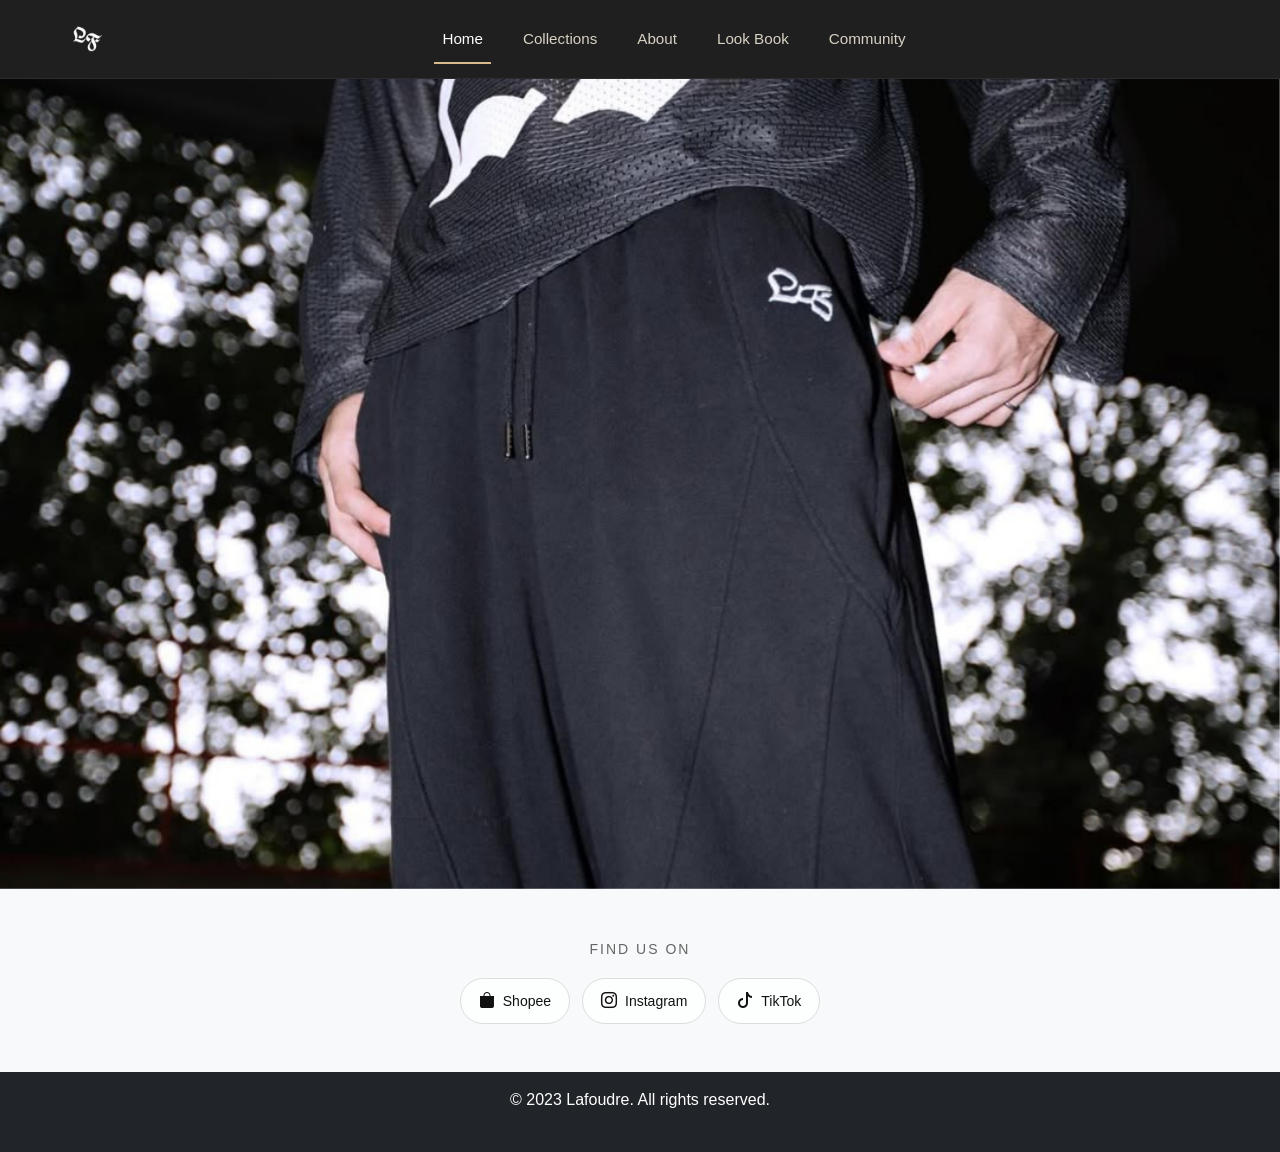
==== index.html @ 2ccf9380 "first commit" ====
<!DOCTYPE html>
<html lang="en">

<head>
    <meta charset="UTF-8">
    <meta name="viewport" content="width=device-width, initial-scale=1.0">
    <title>LaFoudre</title>
    <link href="https://cdn.jsdelivr.net/npm/bootstrap@5.3.3/dist/css/bootstrap.min.css" rel="stylesheet">
    <link href="https://cdn.jsdelivr.net/npm/bootstrap-icons@1.11.1/font/bootstrap-icons.css" rel="stylesheet">
    <link rel="stylesheet" href="style.css">
</head>

<body>
    <!-- Navbar -->
    <nav class="navbar navbar-expand-lg navbar-dark sticky-top custom-navbar">
        <div class="container custom-nav-container">

            <!-- Logo -->
            <a class="navbar-brand d-flex align-items-center" href="index.html">
                <img src="sticker.png" alt="Lafoudre Logo">
            </a>

            <!-- Mobile buttons -->
            <div class="d-flex d-lg-none align-items-center">
                <button class="navbar-toggler me-2" type="button" data-bs-toggle="collapse" data-bs-target="#navbarNav"
                    aria-controls="navbarNav" aria-expanded="false" aria-label="Toggle navigation">
                    <span class="navbar-toggler-icon"></span>
                </button>

            </div>

            <!-- Nav -->
            <div class="collapse navbar-collapse" id="navbarNav">

                <!-- menu tengah -->
                <ul class="navbar-nav mx-auto align-items-lg-center">
                    <li class="nav-item"><a class="nav-link" href="index.html">Home</a></li>
                    <li class="nav-item"><a class="nav-link" href="collections.html">Collections</a></li>
                    <li class="nav-item"><a class="nav-link" href="about.html">About</a></li>
                    <li class="nav-item"><a class="nav-link" href="lookbook.html">Look Book</a></li>
                    <li class="nav-item"><a class="nav-link" href="community.html">Community</a></li>
                </ul>

            </div>
        </div>
    </nav>

    <!-- Carousel Section -->
    <div id="home">
        <div id="lafoudreCarousel" class="carousel slide" data-bs-ride="carousel" data-bs-interval="3000">
            <div class="carousel-inner">
                <div class="carousel-item active">
                    <img src="image/look21.jpg" class="d-block w-100" alt="Fashion 1">
                </div>
                <div class="carousel-item">
                    <img src="image/look17.jpg" class="d-block w-100" alt="Fashion 2">
                </div>
                <div class="carousel-item">
                    <img src="image/look26.jpg" class="d-block w-100" alt="Fashion 3">
                </div>
            </div>
        </div>
    </div>

    <!-- Profile Logo Overlay -->
    <!--<img src="logo.png" alt="Profile Logo" class="profile-logo">

    <!-- Social & Shop Links -->
    <div class="social-links text-center">
        <p class="social-title">Find us on</p>

        <div class="social-buttons">
            <a href="https://shopee.co.id/namatokoanda" target="_blank" class="social-btn">
                <i class="bi bi-bag-fill"></i>
                <span>Shopee</span>
            </a>

            <a href="https://www.instagram.com/21foudre?utm_source=ig_web_button_share_sheet&igsh=ZDNlZDc0MzIxNw=="
                target="_blank" class="social-btn">
                <i class="bi bi-instagram"></i>
                <span>Instagram</span>
            </a>

            <a href="https://www.tiktok.com/@21foudre?is_from_webapp=1&sender_device=pc" target="_blank"
                class="social-btn">
                <i class="bi bi-tiktok"></i>
                <span>TikTok</span>
            </a>
        </div>
    </div>

    <!-- Footer -->
    <footer class="footer text-center mt-5 pt-3">
        <p class="mb-0">&copy; 2023 Lafoudre. All rights reserved.</p>
    </footer>

    <!-- Bootstrap Bundle JS (wajib untuk navbar collapse, dropdown, dll) -->
    <script src="https://cdn.jsdelivr.net/npm/bootstrap@5.3.3/dist/js/bootstrap.bundle.min.js"></script>

    <!-- Script -->
    <script src="script.js"></script>

</body>

</html>
---- style.css ----
/* ================= NAVBAR ================= */
.custom-navbar {
    background: rgba(20, 20, 20, 0.95);
    backdrop-filter: blur(10px);
    padding: 8px 0;
    border-bottom: 1px solid rgba(255, 255, 255, 0.06);
}

.custom-nav-container {
    max-width: 1180px;
}

/* logo */
.navbar-brand img {
    height: 52px;
    width: auto;
}

/* menu tengah */
.navbar-nav .nav-link {
    color: #d8d2c4 !important;
    font-size: 0.95rem;
    font-weight: 500;
    margin: 0 12px;
    position: relative;
    transition: 0.25s ease;
}

.navbar-nav .nav-link:hover,
.navbar-nav .nav-link.active {
    color: #ffffff !important;
}

.navbar-nav .nav-link::after {
    content: "";
    position: absolute;
    left: 0;
    bottom: -6px;
    width: 0;
    height: 2px;
    background: #d6b98c;
    transition: 0.25s ease;
}

.navbar-nav .nav-link:hover::after,
.navbar-nav .nav-link.active::after {
    width: 100%;
}

/* hamburger */
.navbar-toggler {
    border: none;
    box-shadow: none !important;
    padding: 4px 8px;
}

/* mobile */
@media (max-width: 991px) {
    .navbar-nav {
        padding-top: 12px;
        text-align: center;
    }

    .navbar-nav .nav-link {
        margin: 8px 0;
    }
}

/* =================BATAS CSS NAVBAR ================= */

body {
    font-family: 'Segoe UI', sans-serif;
    background-color: #f8f9fa;
    color: #333;
}

.carousel-inner img {
    height: 90vh;
    object-fit: cover;
}

.profile-logo {
    width: 120px;
    height: 120px;
    object-fit: cover;
    border-radius: 50%;
    border: 5px solid white;
    position: absolute;
    top: 60%;
    left: 50%;
    transform: translate(-50%, -50%);
    z-index: 10;
}

.section-title {
    margin-top: 60px;
    margin-bottom: 30px;
}

.card {
    border: none;
    border-radius: 20px;
    overflow: hidden;
    box-shadow: 0 4px 12px rgba(0, 0, 0, 0.1);
}

.footer {
    background-color: #212529;
    color: white;
    padding: 40px 0;
}

/* Mengecilkan tombol hamburger */
.navbar-toggler {
    padding: 4px 8px;
    font-size: 0.9rem;
    border: none;
    /* Hapus garis tepi */
}

/* 3 section lookbook sesuai tahun */
.lookbook-img {
    width: 100%;
    height: 350px;
    object-fit: cover;
    border-radius: 10px;
}

.section-title {
    font-weight: bold;
    margin-bottom: 30px;
    text-align: center;
}

.lookbook-img {
    width: 100%;
    height: 450px;
    object-fit: contain;
    object-position: top;
    background-color: #fff;
}

/* ===== Page transition ===== */
body {
    opacity: 0;
    transition: opacity 0.25s ease;
}

body.page-loaded {
    opacity: 1;
}

/* ================= SOCIAL LINKS ================= */
.social-links {
    margin-top: 50px;
    padding: 0 12px;
}

.social-title {
    font-size: 14px;
    letter-spacing: 2px;
    text-transform: uppercase;
    color: #666;
    margin-bottom: 18px;
}

.social-buttons {
    display: flex;
    justify-content: center;
    align-items: center;
    flex-wrap: wrap;
    gap: 12px;
}

.social-btn {
    display: inline-flex;
    align-items: center;
    gap: 8px;
    padding: 10px 18px;
    border: 1px solid #ddd;
    border-radius: 999px;
    text-decoration: none;
    color: #111;
    font-size: 14px;
    font-weight: 500;
    background: rgba(255, 255, 255, 0.8);
    transition: all 0.3s ease;
}

.social-btn i {
    font-size: 16px;
}

.social-btn:hover {
    transform: translateY(-3px);
    border-color: #111;
    color: #111;
    box-shadow: 0 8px 20px rgba(0, 0, 0, 0.08);
}

/* ================= MOBILE ================= */
@media (max-width: 576px) {
    .social-buttons {
        gap: 10px;
    }

    .social-btn {
        width: calc(50% - 8px);
        justify-content: center;
        padding: 10px 12px;
        font-size: 13px;
    }

    .social-btn:last-child {
        width: 100%;
    }
}

/* ================= diatas SOCIAL LINKS ================= */
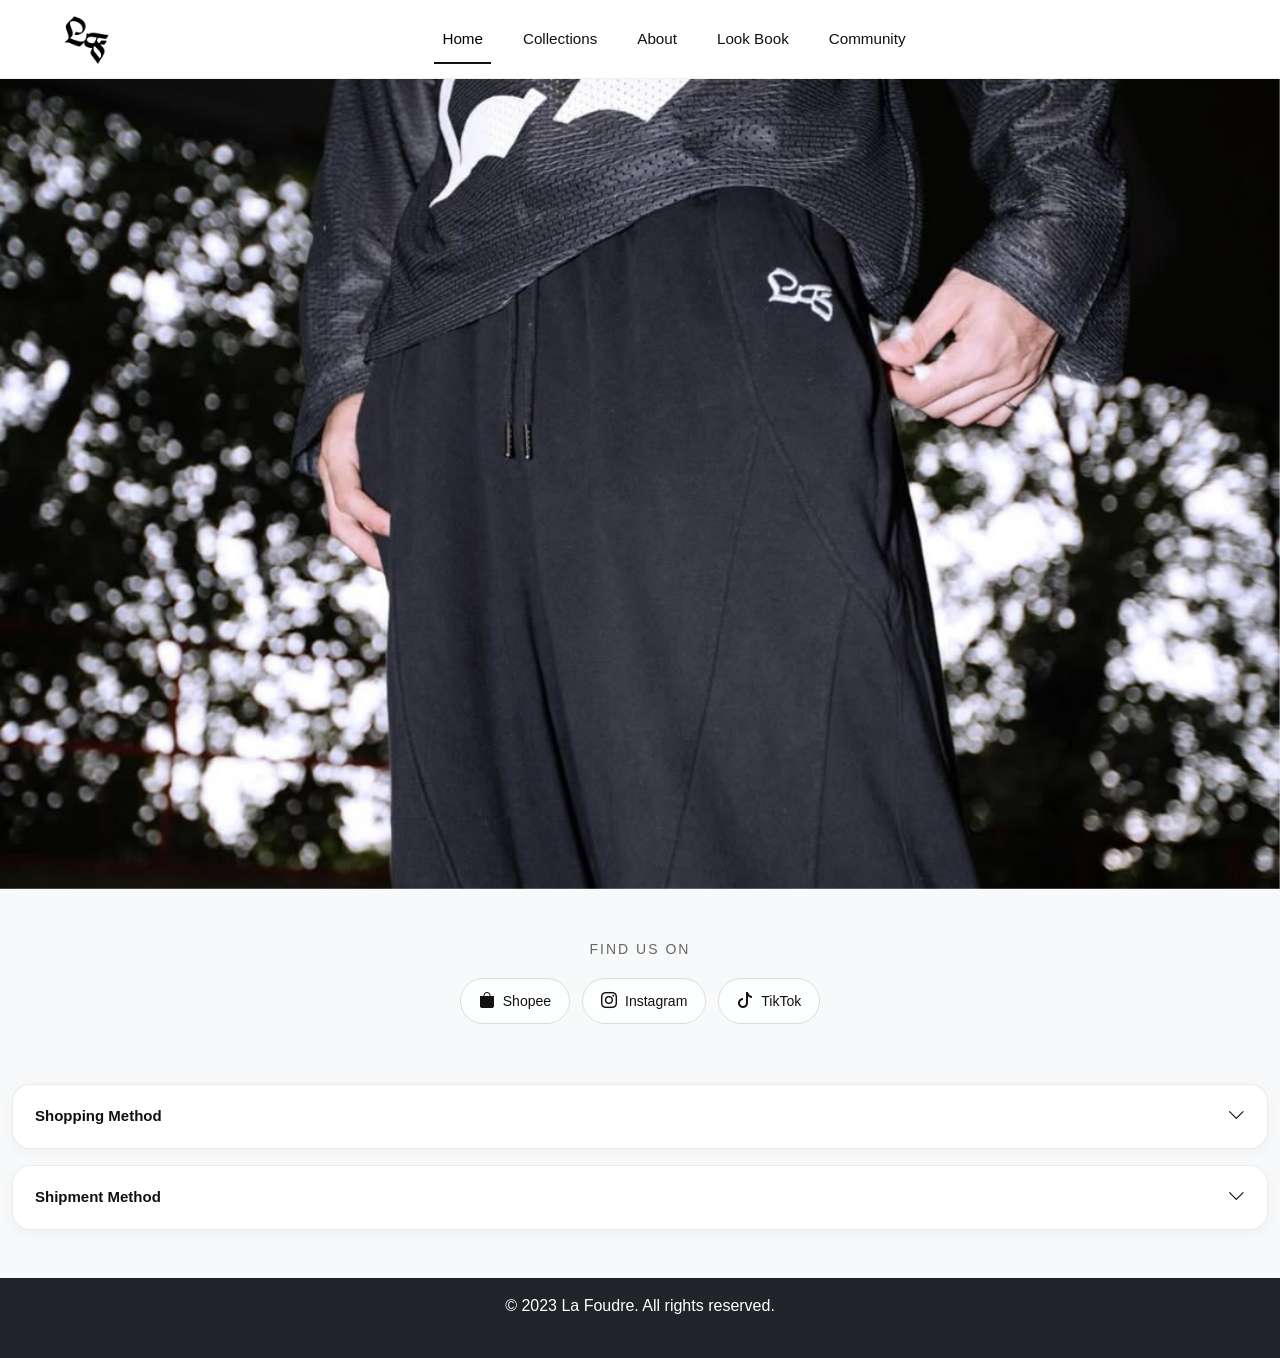
==== commit 954fc668: "update navbar, tampilan responsive  mobile, shopping method, shipment method, dll." ====
--- a/index.html
+++ b/index.html
@@ -4,7 +4,7 @@
 <head>
     <meta charset="UTF-8">
     <meta name="viewport" content="width=device-width, initial-scale=1.0">
-    <title>LaFoudre</title>
+    <title>La Foudre</title>
     <link href="https://cdn.jsdelivr.net/npm/bootstrap@5.3.3/dist/css/bootstrap.min.css" rel="stylesheet">
     <link href="https://cdn.jsdelivr.net/npm/bootstrap-icons@1.11.1/font/bootstrap-icons.css" rel="stylesheet">
     <link rel="stylesheet" href="style.css">
@@ -17,33 +17,63 @@
 
             <!-- Logo -->
             <a class="navbar-brand d-flex align-items-center" href="index.html">
-                <img src="sticker.png" alt="Lafoudre Logo">
+                <img src="logo/logoLF.png" alt="Lafoudre Logo">
             </a>
 
-            <!-- Mobile buttons -->
-            <div class="d-flex d-lg-none align-items-center">
-                <button class="navbar-toggler me-2" type="button" data-bs-toggle="collapse" data-bs-target="#navbarNav"
-                    aria-controls="navbarNav" aria-expanded="false" aria-label="Toggle navigation">
-                    <span class="navbar-toggler-icon"></span>
-                </button>
+            <!-- Hamburger Button -->
+            <button class="navbar-toggler border-0 shadow-none" type="button" data-bs-toggle="offcanvas"
+                data-bs-target="#mobileMenu" aria-controls="mobileMenu">
 
-            </div>
+                <span class="navbar-toggler-icon"></span>
+            </button>
 
-            <!-- Nav -->
-            <div class="collapse navbar-collapse" id="navbarNav">
-
-                <!-- menu tengah -->
+            <!-- Desktop Menu -->
+            <div class="collapse navbar-collapse d-none d-lg-flex">
                 <ul class="navbar-nav mx-auto align-items-lg-center">
-                    <li class="nav-item"><a class="nav-link" href="index.html">Home</a></li>
+                    <li class="nav-item"><a class="nav-link active" href="index.html">Home</a></li>
                     <li class="nav-item"><a class="nav-link" href="collections.html">Collections</a></li>
                     <li class="nav-item"><a class="nav-link" href="about.html">About</a></li>
                     <li class="nav-item"><a class="nav-link" href="lookbook.html">Look Book</a></li>
                     <li class="nav-item"><a class="nav-link" href="community.html">Community</a></li>
                 </ul>
-
             </div>
         </div>
     </nav>
+
+    <!-- MOBILE SIDEBAR -->
+    <div class="offcanvas offcanvas-end custom-sidebar" tabindex="-1" id="mobileMenu">
+
+        <div class="offcanvas-header">
+            <h5 class="offcanvas-title text-white">MENU</h5>
+
+            <button type="button" class="btn-close btn-close-white shadow-none" data-bs-dismiss="offcanvas">
+            </button>
+        </div>
+
+        <div class="offcanvas-body">
+            <ul class="navbar-nav">
+                <li class="nav-item">
+                    <a class="nav-link active" href="index.html">Home</a>
+                </li>
+
+                <li class="nav-item">
+                    <a class="nav-link" href="collections.html">Collections</a>
+                </li>
+
+                <li class="nav-item">
+                    <a class="nav-link" href="about.html">About</a>
+                </li>
+
+                <li class="nav-item">
+                    <a class="nav-link" href="lookbook.html">Look Book</a>
+                </li>
+
+                <li class="nav-item">
+                    <a class="nav-link" href="community.html">Community</a>
+                </li>
+            </ul>
+        </div>
+    </div>
 
     <!-- Carousel Section -->
     <div id="home">
@@ -70,7 +100,8 @@
         <p class="social-title">Find us on</p>
 
         <div class="social-buttons">
-            <a href="https://shopee.co.id/namatokoanda" target="_blank" class="social-btn">
+            <a href="https://shopee.co.id/lafoudre?entryPoint=ShopBySearch&searchKeyword=lafoudre" target="_blank"
+                class="social-btn">
                 <i class="bi bi-bag-fill"></i>
                 <span>Shopee</span>
             </a>
@@ -89,9 +120,62 @@
         </div>
     </div>
 
+    <!-- ================= DROPDOWN ================= -->
+    <div class="info-dropdown container">
+
+        <!-- Shopping Method -->
+        <div class="custom-accordion-item">
+            <button class="custom-accordion-btn" type="button" data-bs-toggle="collapse"
+                data-bs-target="#shoppingMethod">
+
+                <span>Shopping Method</span>
+                <i class="bi bi-chevron-down"></i>
+            </button>
+
+            <div id="shoppingMethod" class="collapse">
+                <div class="custom-accordion-content">
+
+                    <div class="method-item">
+                        <img src="logo/Shopee.png" alt="Logo Shopee" width="50">
+                        <span></span>
+                    </div>
+
+                </div>
+            </div>
+        </div>
+
+        <!-- Shipment Method -->
+        <div class="custom-accordion-item">
+            <button class="custom-accordion-btn" type="button" data-bs-toggle="collapse"
+                data-bs-target="#shipmentMethod">
+
+                <span>Shipment Method</span>
+                <i class="bi bi-chevron-down"></i>
+            </button>
+
+            <div id="shipmentMethod" class="collapse">
+                <div class="custom-accordion-content">
+
+                    <div class="method-item">
+                        <img src="logo/jne.svg" alt="JNE">
+                        <span></span>
+                    </div>
+
+                    <div class="method-item">
+                        <img src="logo/j&t.svg" alt="J&T">
+                        <span></span>
+                    </div>
+
+                </div>
+            </div>
+        </div>
+
+    </div>
+    <!-- ================= INFO DROPDOWN ================= -->
+
     <!-- Footer -->
     <footer class="footer text-center mt-5 pt-3">
-        <p class="mb-0">&copy; 2023 Lafoudre. All rights reserved.</p>
+        <p class="mb-0">&copy; 2023 La Foudre. All rights reserved.</p>
     </footer>
 
     <!-- Bootstrap Bundle JS (wajib untuk navbar collapse, dropdown, dll) -->
--- a/style.css
+++ b/style.css
@@ -1,11 +1,16 @@
 /* ================= NAVBAR ================= */
+
 .custom-navbar {
-    background: rgba(20, 20, 20, 0.95);
-    backdrop-filter: blur(10px);
+    background: rgba(255, 255, 255, 0.92);
+    backdrop-filter: blur(12px);
+    -webkit-backdrop-filter: blur(12px);
+
     padding: 8px 0;
-    border-bottom: 1px solid rgba(255, 255, 255, 0.06);
-}
-
+
+    border-bottom: 1px solid rgba(0, 0, 0, 0.06);
+}
+
+/* container */
 .custom-nav-container {
     max-width: 1180px;
 }
@@ -14,31 +19,43 @@
 .navbar-brand img {
     height: 52px;
     width: auto;
-}
-
-/* menu tengah */
+
+    /* ubah logo putih jadi hitam */
+    filter: brightness(0);
+}
+
+/* menu */
 .navbar-nav .nav-link {
-    color: #d8d2c4 !important;
+    color: #111 !important;
+
     font-size: 0.95rem;
     font-weight: 500;
+
     margin: 0 12px;
+
     position: relative;
     transition: 0.25s ease;
 }
 
+/* hover */
 .navbar-nav .nav-link:hover,
 .navbar-nav .nav-link.active {
-    color: #ffffff !important;
-}
-
+    color: #000 !important;
+}
+
+/* garis bawah */
 .navbar-nav .nav-link::after {
     content: "";
+
     position: absolute;
     left: 0;
     bottom: -6px;
+
     width: 0;
     height: 2px;
-    background: #d6b98c;
+
+    background: #111;
+
     transition: 0.25s ease;
 }
 
@@ -54,19 +71,66 @@
     padding: 4px 8px;
 }
 
-/* mobile */
-@media (max-width: 991px) {
-    .navbar-nav {
-        padding-top: 12px;
-        text-align: center;
-    }
-
-    .navbar-nav .nav-link {
-        margin: 8px 0;
-    }
+/* icon hamburger jadi hitam */
+.navbar-toggler-icon {
+    filter: brightness(0);
 }
 
 /* =================BATAS CSS NAVBAR ================= */
+/* ================= MOBILE SIDEBAR ================= */
+
+.custom-sidebar {
+    width: 75%;
+    max-width: 220px;
+
+    background: rgba(255, 255, 255, 0.7);
+
+    backdrop-filter: blur(18px);
+    -webkit-backdrop-filter: blur(18px);
+
+    border-left: 1px solid rgba(0, 0, 0, 0.06);
+
+    border-top-left-radius: 20px;
+    border-bottom-left-radius: 20px;
+
+    box-shadow: -10px 0 30px rgba(0, 0, 0, 0.08);
+}
+
+/* header */
+.custom-sidebar .offcanvas-header {
+    border-bottom: 1px solid rgba(0, 0, 0, 0.05);
+}
+
+/* title */
+.custom-sidebar .offcanvas-title {
+    color: #111;
+}
+
+/* close button */
+.btn-close {
+    filter: brightness(0);
+}
+
+/* menu */
+.custom-sidebar .nav-link {
+    color: #111 !important;
+
+    font-size: 15px;
+    padding: 14px 0;
+
+    border-bottom: 1px solid rgba(0, 0, 0, 0.05);
+
+    transition: all 0.3s ease;
+}
+
+/* hover */
+.custom-sidebar .nav-link:hover,
+.custom-sidebar .nav-link.active {
+    color: #000 !important;
+    padding-left: 10px;
+}
+
+/* ================= MOBILE SIDEBAR ================= */
 
 body {
     font-family: 'Segoe UI', sans-serif;
@@ -118,13 +182,7 @@
     /* Hapus garis tepi */
 }
 
-/* 3 section lookbook sesuai tahun */
-.lookbook-img {
-    width: 100%;
-    height: 350px;
-    object-fit: cover;
-    border-radius: 10px;
-}
+/* ================= LOOKBOOK ================= */
 
 .section-title {
     font-weight: bold;
@@ -134,10 +192,28 @@
 
 .lookbook-img {
     width: 100%;
-    height: 450px;
-    object-fit: contain;
-    object-position: top;
-    background-color: #fff;
+    aspect-ratio: 3 / 4;
+    object-fit: cover;
+    border-radius: 10px;
+    display: block;
+}
+
+/* MOBILE */
+@media (max-width: 576px) {
+
+    .lookbook-img {
+        aspect-ratio: 3 / 4;
+    }
+
+    .row.g-4 {
+        --bs-gutter-x: 8px;
+        --bs-gutter-y: 8px;
+    }
+
+    .container.py-5 {
+        padding-top: 20px !important;
+        padding-bottom: 20px !important;
+    }
 }
 
 /* ===== Page transition ===== */
@@ -216,4 +292,97 @@
     }
 }
 
-/* ================= diatas SOCIAL LINKS ================= */+/* ================= diatas SOCIAL LINKS ================= */
+
+/* ================= INFO DROPDOWN ================= */
+
+.info-dropdown {
+    max-width: 2600px;
+    margin-top: 60px;
+    margin-bottom: 40px;
+}
+
+.custom-accordion-item {
+    background: #fff;
+    border: 1px solid rgba(0, 0, 0, 0.08);
+    border-radius: 18px;
+    overflow: hidden;
+    margin-bottom: 16px;
+    box-shadow: 0 4px 15px rgba(0, 0, 0, 0.04);
+}
+
+.custom-accordion-btn {
+    width: 100%;
+    background: transparent;
+    border: none;
+
+    display: flex;
+    justify-content: space-between;
+    align-items: center;
+
+    padding: 18px 22px;
+
+    font-size: 15px;
+    font-weight: 600;
+    color: #111;
+
+    cursor: pointer;
+    transition: all 0.3s ease;
+}
+
+.custom-accordion-btn:hover {
+    background: rgba(0, 0, 0, 0.02);
+}
+
+.custom-accordion-btn i {
+    font-size: 18px;
+    transition: transform 0.3s ease;
+}
+
+.custom-accordion-content {
+    padding: 0 22px 20px;
+}
+
+/* panah berputar saat dropdown terbuka */
+.custom-accordion-btn[aria-expanded="true"] i {
+    transform: rotate(180deg);
+}
+
+.method-item {
+    display: flex;
+    align-items: center;
+    gap: 14px;
+
+    padding-top: 14px;
+}
+
+.method-item img {
+    width: 48px;
+    height: 48px;
+    object-fit: contain;
+    border-radius: 12px;
+    background: #fff;
+    padding: 4px;
+}
+
+.method-item span {
+    font-size: 14px;
+    color: #444;
+}
+
+/* MOBILE */
+@media (max-width: 576px) {
+    .custom-accordion-btn {
+        padding: 16px 18px;
+        font-size: 14px;
+    }
+
+    .custom-accordion-content {
+        padding: 0 18px 18px;
+    }
+
+    .method-item img {
+        width: 42px;
+        height: 42px;
+    }
+}
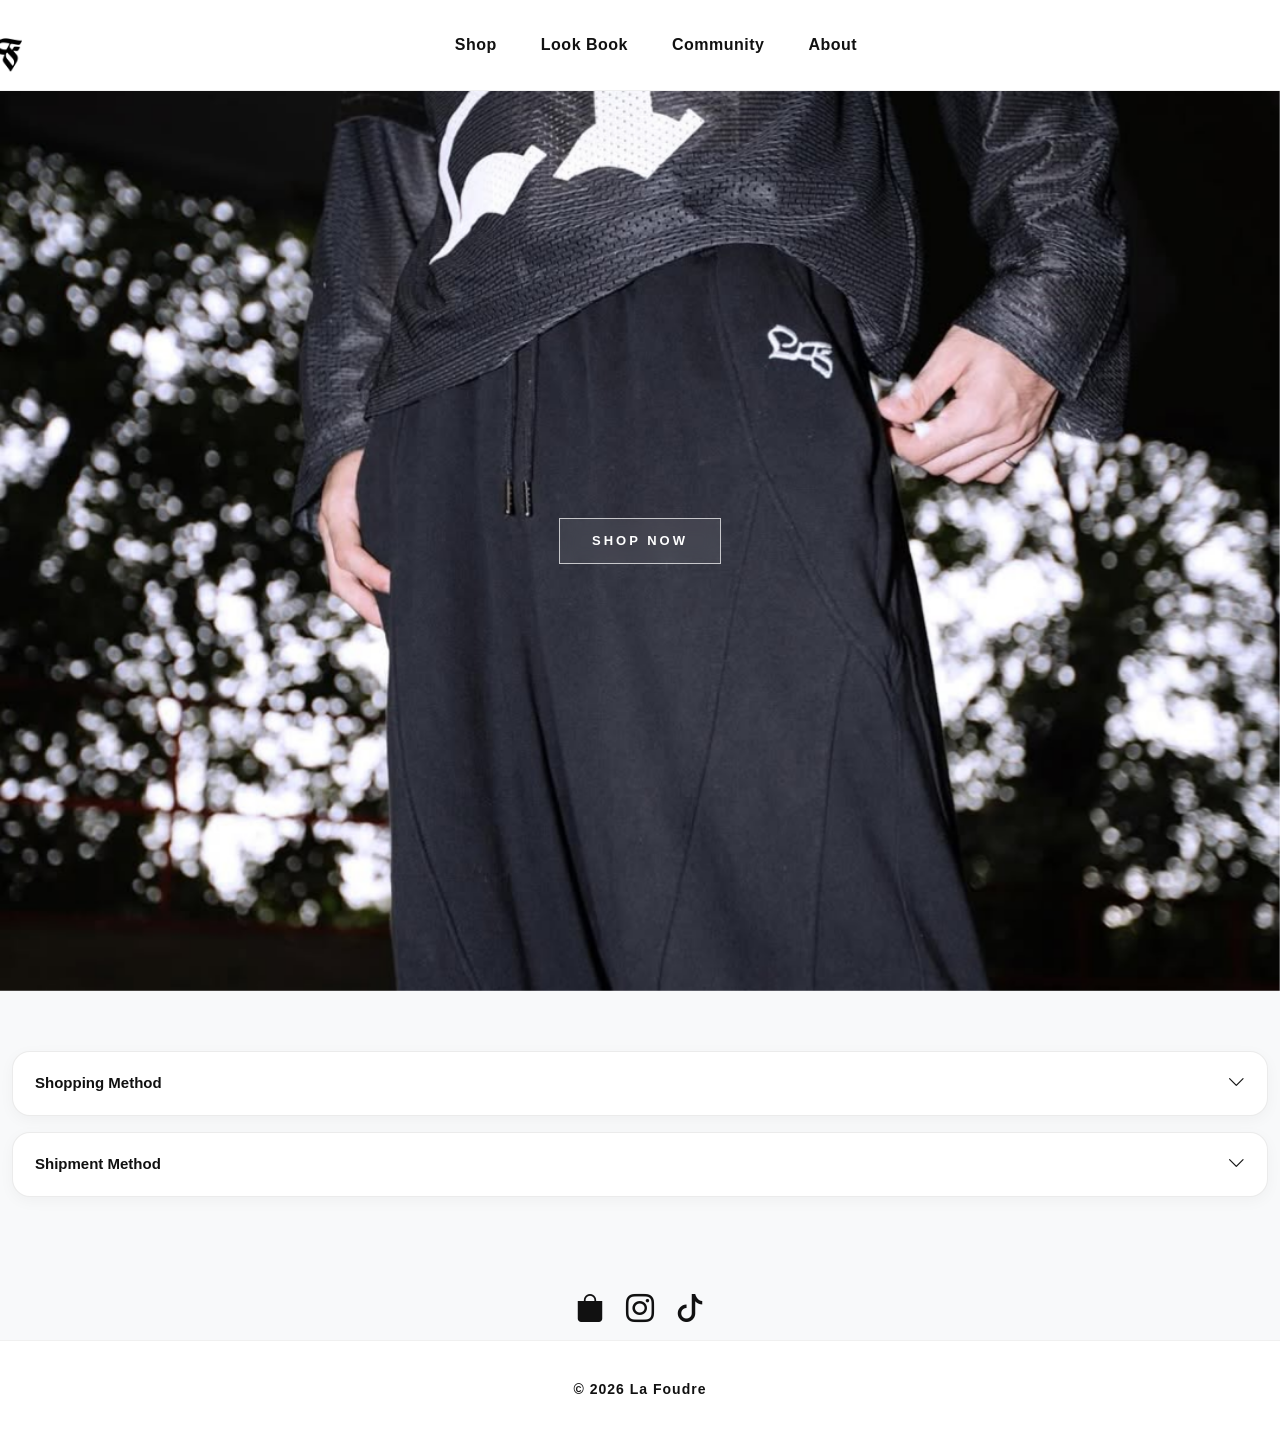
==== commit c04ac897: "update ke 3" ====
--- a/index.html
+++ b/index.html
@@ -30,11 +30,10 @@
             <!-- Desktop Menu -->
             <div class="collapse navbar-collapse d-none d-lg-flex">
                 <ul class="navbar-nav mx-auto align-items-lg-center">
-                    <li class="nav-item"><a class="nav-link active" href="index.html">Home</a></li>
-                    <li class="nav-item"><a class="nav-link" href="collections.html">Collections</a></li>
-                    <li class="nav-item"><a class="nav-link" href="about.html">About</a></li>
+                    <li class="nav-item"><a class="nav-link" href="shop.html">Shop</a></li>
                     <li class="nav-item"><a class="nav-link" href="lookbook.html">Look Book</a></li>
                     <li class="nav-item"><a class="nav-link" href="community.html">Community</a></li>
+                    <li class="nav-item"><a class="nav-link" href="about.html">About</a></li>
                 </ul>
             </div>
         </div>
@@ -53,15 +52,7 @@
         <div class="offcanvas-body">
             <ul class="navbar-nav">
                 <li class="nav-item">
-                    <a class="nav-link active" href="index.html">Home</a>
-                </li>
-
-                <li class="nav-item">
-                    <a class="nav-link" href="collections.html">Collections</a>
-                </li>
-
-                <li class="nav-item">
-                    <a class="nav-link" href="about.html">About</a>
+                    <a class="nav-link" href="shop.html">Shop</a>
                 </li>
 
                 <li class="nav-item">
@@ -70,6 +61,10 @@
 
                 <li class="nav-item">
                     <a class="nav-link" href="community.html">Community</a>
+                </li>
+
+                <li class="nav-item">
+                    <a class="nav-link" href="about.html">About</a>
                 </li>
             </ul>
         </div>
@@ -90,35 +85,20 @@
                 </div>
             </div>
         </div>
+        <!-- Overlay -->
+        <div class="hero-overlay">
+
+            <a href="shop.html" class="shop-now-btn">
+                SHOP NOW
+            </a>
+
+        </div>
+
     </div>
+
 
     <!-- Profile Logo Overlay -->
     <!--<img src="logo.png" alt="Profile Logo" class="profile-logo">
-
-    <!-- Social & Shop Links -->
-    <div class="social-links text-center">
-        <p class="social-title">Find us on</p>
-
-        <div class="social-buttons">
-            <a href="https://shopee.co.id/lafoudre?entryPoint=ShopBySearch&searchKeyword=lafoudre" target="_blank"
-                class="social-btn">
-                <i class="bi bi-bag-fill"></i>
-                <span>Shopee</span>
-            </a>
-
-            <a href="https://www.instagram.com/21foudre?utm_source=ig_web_button_share_sheet&igsh=ZDNlZDc0MzIxNw=="
-                target="_blank" class="social-btn">
-                <i class="bi bi-instagram"></i>
-                <span>Instagram</span>
-            </a>
-
-            <a href="https://www.tiktok.com/@21foudre?is_from_webapp=1&sender_device=pc" target="_blank"
-                class="social-btn">
-                <i class="bi bi-tiktok"></i>
-                <span>TikTok</span>
-            </a>
-        </div>
-    </div>
 
     <!-- ================= DROPDOWN ================= -->
     <div class="info-dropdown container">
@@ -173,9 +153,35 @@
     </div>
     <!-- ================= INFO DROPDOWN ================= -->
 
+    <!-- Social Media -->
+    <div class="social-links text-center">
+
+        <div class="social-buttons">
+
+            <a href="https://shopee.co.id/lafoudre?entryPoint=ShopBySearch&searchKeyword=lafoudre" target="_blank"
+                class="social-btn">
+                <i class="bi bi-bag-fill"></i>
+            </a>
+
+            <a href="https://www.instagram.com/21foudre?utm_source=ig_web_button_share_sheet&igsh=ZDNlZDc0MzIxNw=="
+                target="_blank" class="social-btn">
+                <i class="bi bi-instagram"></i>
+            </a>
+
+            <a href="https://www.tiktok.com/@21foudre?is_from_webapp=1&sender_device=pc" target="_blank"
+                class="social-btn">
+                <i class="bi bi-tiktok"></i>
+            </a>
+
+        </div>
+    </div>
+
+
     <!-- Footer -->
-    <footer class="footer text-center mt-5 pt-3">
-        <p class="mb-0">&copy; 2023 La Foudre. All rights reserved.</p>
+    <footer class="footer">
+        <div class="container text-center">
+            <p class="mb-0">&copy; 2026 La Foudre</p>
+        </div>
     </footer>
 
     <!-- Bootstrap Bundle JS (wajib untuk navbar collapse, dropdown, dll) -->
--- a/style.css
+++ b/style.css
@@ -1,3 +1,30 @@
+/* ================= GLOBAL ================= */
+
+html,
+body {
+    min-height: 100%;
+    margin: 0;
+    padding: 0;
+}
+
+body {
+    font-family: 'Segoe UI', sans-serif;
+    background-color: #f8f9fa;
+    color: #333;
+
+    min-height: 100vh;
+
+    display: flex;
+    flex-direction: column;
+
+    opacity: 0;
+    transition: opacity 0.25s ease;
+}
+
+body.page-loaded {
+    opacity: 1;
+}
+
 /* ================= NAVBAR ================= */
 
 .custom-navbar {
@@ -5,35 +32,61 @@
     backdrop-filter: blur(12px);
     -webkit-backdrop-filter: blur(12px);
 
-    padding: 8px 0;
+    padding: 12px 0;
 
     border-bottom: 1px solid rgba(0, 0, 0, 0.06);
+
+    min-height: 78px;
 }
 
 /* container */
 .custom-nav-container {
-    max-width: 1180px;
+    max-width: 1280px;
+}
+
+/* DESKTOP */
+@media (min-width: 992px) {
+
+    .custom-nav-container {
+        max-width: 1280px;
+    }
+
+    .navbar-brand {
+        margin-left: -40px;
+    }
 }
 
 /* logo */
 .navbar-brand img {
-    height: 52px;
+    height: 56px;
     width: auto;
 
-    /* ubah logo putih jadi hitam */
     filter: brightness(0);
 }
 
-/* menu */
+/* navbar menu */
+.navbar-nav {
+    gap: 8px;
+}
+
+/* semua tulisan menu navbar */
 .navbar-nav .nav-link {
     color: #111 !important;
 
-    font-size: 0.95rem;
-    font-weight: 500;
-
-    margin: 0 12px;
+    font-family: 'Segoe UI', sans-serif;
+
+    font-size: 1rem;
+
+    font-weight: 700;
+
+    letter-spacing: 0.5px;
+
+    margin: 0 10px;
+
+    padding: 8px 4px;
 
     position: relative;
+
     transition: 0.25s ease;
 }
 
@@ -48,8 +101,9 @@
     content: "";
 
     position: absolute;
+
     left: 0;
-    bottom: -6px;
+    bottom: -4px;
 
     width: 0;
     height: 2px;
@@ -68,7 +122,10 @@
 .navbar-toggler {
     border: none;
     box-shadow: none !important;
+
     padding: 4px 8px;
+
+    font-size: 0.9rem;
 }
 
 /* icon hamburger jadi hitam */
@@ -76,7 +133,6 @@
     filter: brightness(0);
 }
 
-/* =================BATAS CSS NAVBAR ================= */
 /* ================= MOBILE SIDEBAR ================= */
 
 .custom-sidebar {
@@ -96,26 +152,18 @@
     box-shadow: -10px 0 30px rgba(0, 0, 0, 0.08);
 }
 
-/* header */
-.custom-sidebar .offcanvas-header {
-    border-bottom: 1px solid rgba(0, 0, 0, 0.05);
-}
-
-/* title */
-.custom-sidebar .offcanvas-title {
-    color: #111;
-}
-
-/* close button */
-.btn-close {
-    filter: brightness(0);
-}
-
-/* menu */
+/* menu sidebar */
 .custom-sidebar .nav-link {
     color: #111 !important;
 
-    font-size: 15px;
+    font-family: 'Segoe UI', sans-serif;
+
+    font-size: 1rem;
+
+    font-weight: 700;
+
+    letter-spacing: 0.5px;
+
     padding: 14px 0;
 
     border-bottom: 1px solid rgba(0, 0, 0, 0.05);
@@ -130,248 +178,264 @@
     padding-left: 10px;
 }
 
-/* ================= MOBILE SIDEBAR ================= */
-
-body {
-    font-family: 'Segoe UI', sans-serif;
-    background-color: #f8f9fa;
-    color: #333;
-}
-
-.carousel-inner img {
-    height: 90vh;
-    object-fit: cover;
-}
-
-.profile-logo {
-    width: 120px;
-    height: 120px;
-    object-fit: cover;
-    border-radius: 50%;
-    border: 5px solid white;
-    position: absolute;
-    top: 60%;
-    left: 50%;
-    transform: translate(-50%, -50%);
-    z-index: 10;
-}
+/* ================= SECTION ================= */
 
 .section-title {
+    font-weight: bold;
     margin-top: 60px;
     margin-bottom: 30px;
-}
+    text-align: center;
+}
+
+/* ================= CARD ================= */
 
 .card {
     border: none;
     border-radius: 20px;
     overflow: hidden;
+
     box-shadow: 0 4px 12px rgba(0, 0, 0, 0.1);
 }
 
-.footer {
-    background-color: #212529;
-    color: white;
-    padding: 40px 0;
-}
-
-/* Mengecilkan tombol hamburger */
-.navbar-toggler {
-    padding: 4px 8px;
-    font-size: 0.9rem;
-    border: none;
-    /* Hapus garis tepi */
-}
-
 /* ================= LOOKBOOK ================= */
-
-.section-title {
-    font-weight: bold;
-    margin-bottom: 30px;
-    text-align: center;
-}
 
 .lookbook-img {
     width: 100%;
     aspect-ratio: 3 / 4;
+
     object-fit: cover;
+
     border-radius: 10px;
+
     display: block;
 }
 
-/* MOBILE */
-@media (max-width: 576px) {
-
-    .lookbook-img {
-        aspect-ratio: 3 / 4;
-    }
-
-    .row.g-4 {
-        --bs-gutter-x: 8px;
-        --bs-gutter-y: 8px;
-    }
-
-    .container.py-5 {
-        padding-top: 20px !important;
-        padding-bottom: 20px !important;
-    }
-}
-
-/* ===== Page transition ===== */
-body {
-    opacity: 0;
-    transition: opacity 0.25s ease;
-}
-
-body.page-loaded {
-    opacity: 1;
+/* ================= HERO CAROUSEL ================= */
+
+#home {
+    position: relative;
+}
+
+.carousel-inner img {
+    height: 100vh;
+    object-fit: cover;
+}
+
+/* ================= OVERLAY ================= */
+
+.hero-overlay {
+    position: absolute;
+    inset: 0;
+
+    display: flex;
+    justify-content: center;
+    align-items: center;
+
+    z-index: 10;
+
+    pointer-events: none;
+}
+
+/* ================= SHOP NOW BUTTON ================= */
+
+.shop-now-btn {
+    pointer-events: auto;
+
+    text-decoration: none;
+    color: white;
+
+    font-size: 13px;
+    font-weight: 600;
+
+    letter-spacing: 3px;
+
+    padding: 12px 32px;
+
+    border: 1px solid rgba(255, 255, 255, 0.7);
+
+    background: rgba(255, 255, 255, 0.08);
+
+    backdrop-filter: blur(8px);
+    -webkit-backdrop-filter: blur(8px);
+
+    transition: all 0.3s ease;
+}
+
+.shop-now-btn:hover {
+    background: white;
+    color: black;
+
+    transform: translateY(-3px);
+}
+
+/* ================= INFO DROPDOWN ================= */
+
+.info-dropdown {
+    max-width: 2600px;
+
+    margin-top: 60px;
+    margin-bottom: 40px;
+}
+
+.custom-accordion-item {
+    background: #fff;
+
+    border: 1px solid rgba(0, 0, 0, 0.08);
+
+    border-radius: 18px;
+
+    overflow: hidden;
+
+    margin-bottom: 16px;
+
+    box-shadow: 0 4px 15px rgba(0, 0, 0, 0.04);
+}
+
+.custom-accordion-btn {
+    width: 100%;
+
+    background: transparent;
+    border: none;
+
+    display: flex;
+    justify-content: space-between;
+    align-items: center;
+
+    padding: 18px 22px;
+
+    font-size: 15px;
+    font-weight: 600;
+
+    color: #111;
+
+    cursor: pointer;
+
+    transition: all 0.3s ease;
+}
+
+.custom-accordion-btn:hover {
+    background: rgba(0, 0, 0, 0.02);
+}
+
+.custom-accordion-btn i {
+    font-size: 18px;
+
+    transition: transform 0.3s ease;
+}
+
+.custom-accordion-content {
+    padding: 0 22px 20px;
+}
+
+/* panah berputar */
+.custom-accordion-btn[aria-expanded="true"] i {
+    transform: rotate(180deg);
+}
+
+.method-item {
+    display: flex;
+    align-items: center;
+
+    gap: 14px;
+
+    padding-top: 14px;
+}
+
+.method-item img {
+    width: 48px;
+    height: 48px;
+
+    object-fit: contain;
+
+    border-radius: 12px;
+
+    background: #fff;
+
+    padding: 4px;
 }
 
 /* ================= SOCIAL LINKS ================= */
+
 .social-links {
-    margin-top: 50px;
-    padding: 0 12px;
-}
-
-.social-title {
-    font-size: 14px;
-    letter-spacing: 2px;
-    text-transform: uppercase;
-    color: #666;
-    margin-bottom: 18px;
+    margin-top: 35px;
+    margin-bottom: 10px;
 }
 
 .social-buttons {
     display: flex;
     justify-content: center;
     align-items: center;
-    flex-wrap: wrap;
-    gap: 12px;
+
+    gap: 22px;
 }
 
 .social-btn {
-    display: inline-flex;
-    align-items: center;
-    gap: 8px;
-    padding: 10px 18px;
-    border: 1px solid #ddd;
-    border-radius: 999px;
     text-decoration: none;
+
     color: #111;
+
+    font-size: 28px;
+
+    transition: all 0.3s ease;
+}
+
+.social-btn:hover {
+    transform: translateY(-3px) scale(1.1);
+    color: #000;
+}
+
+/* ================= FOOTER ================= */
+
+.footer {
+    margin-top: auto;
+
+    background: #ffffff;
+
+    border-top: 1px solid rgba(0, 0, 0, 0.06);
+
+    padding: 38px 0;
+
+    text-align: center;
+}
+
+.footer p {
+    margin: 0;
+
     font-size: 14px;
-    font-weight: 500;
-    background: rgba(255, 255, 255, 0.8);
-    transition: all 0.3s ease;
-}
-
-.social-btn i {
-    font-size: 16px;
-}
-
-.social-btn:hover {
-    transform: translateY(-3px);
-    border-color: #111;
+
+    font-weight: 600;
+
+    letter-spacing: 1px;
+
     color: #111;
-    box-shadow: 0 8px 20px rgba(0, 0, 0, 0.08);
 }
 
 /* ================= MOBILE ================= */
+
 @media (max-width: 576px) {
+
+    .lookbook-img {
+        aspect-ratio: 3 / 4;
+    }
+
+    .row.g-4 {
+        --bs-gutter-x: 8px;
+        --bs-gutter-y: 8px;
+    }
+
+    .container.py-5 {
+        padding-top: 20px !important;
+        padding-bottom: 20px !important;
+    }
+
     .social-buttons {
-        gap: 10px;
+        gap: 18px;
     }
 
     .social-btn {
-        width: calc(50% - 8px);
-        justify-content: center;
-        padding: 10px 12px;
-        font-size: 13px;
-    }
-
-    .social-btn:last-child {
-        width: 100%;
-    }
-}
-
-/* ================= diatas SOCIAL LINKS ================= */
-
-/* ================= INFO DROPDOWN ================= */
-
-.info-dropdown {
-    max-width: 2600px;
-    margin-top: 60px;
-    margin-bottom: 40px;
-}
-
-.custom-accordion-item {
-    background: #fff;
-    border: 1px solid rgba(0, 0, 0, 0.08);
-    border-radius: 18px;
-    overflow: hidden;
-    margin-bottom: 16px;
-    box-shadow: 0 4px 15px rgba(0, 0, 0, 0.04);
-}
-
-.custom-accordion-btn {
-    width: 100%;
-    background: transparent;
-    border: none;
-
-    display: flex;
-    justify-content: space-between;
-    align-items: center;
-
-    padding: 18px 22px;
-
-    font-size: 15px;
-    font-weight: 600;
-    color: #111;
-
-    cursor: pointer;
-    transition: all 0.3s ease;
-}
-
-.custom-accordion-btn:hover {
-    background: rgba(0, 0, 0, 0.02);
-}
-
-.custom-accordion-btn i {
-    font-size: 18px;
-    transition: transform 0.3s ease;
-}
-
-.custom-accordion-content {
-    padding: 0 22px 20px;
-}
-
-/* panah berputar saat dropdown terbuka */
-.custom-accordion-btn[aria-expanded="true"] i {
-    transform: rotate(180deg);
-}
-
-.method-item {
-    display: flex;
-    align-items: center;
-    gap: 14px;
-
-    padding-top: 14px;
-}
-
-.method-item img {
-    width: 48px;
-    height: 48px;
-    object-fit: contain;
-    border-radius: 12px;
-    background: #fff;
-    padding: 4px;
-}
-
-.method-item span {
-    font-size: 14px;
-    color: #444;
-}
-
-/* MOBILE */
-@media (max-width: 576px) {
+        font-size: 24px;
+    }
+
     .custom-accordion-btn {
         padding: 16px 18px;
         font-size: 14px;
@@ -385,4 +449,12 @@
         width: 42px;
         height: 42px;
     }
+
+    .footer {
+        padding: 32px 0;
+    }
+
+    .footer p {
+        font-size: 13px;
+    }
 }
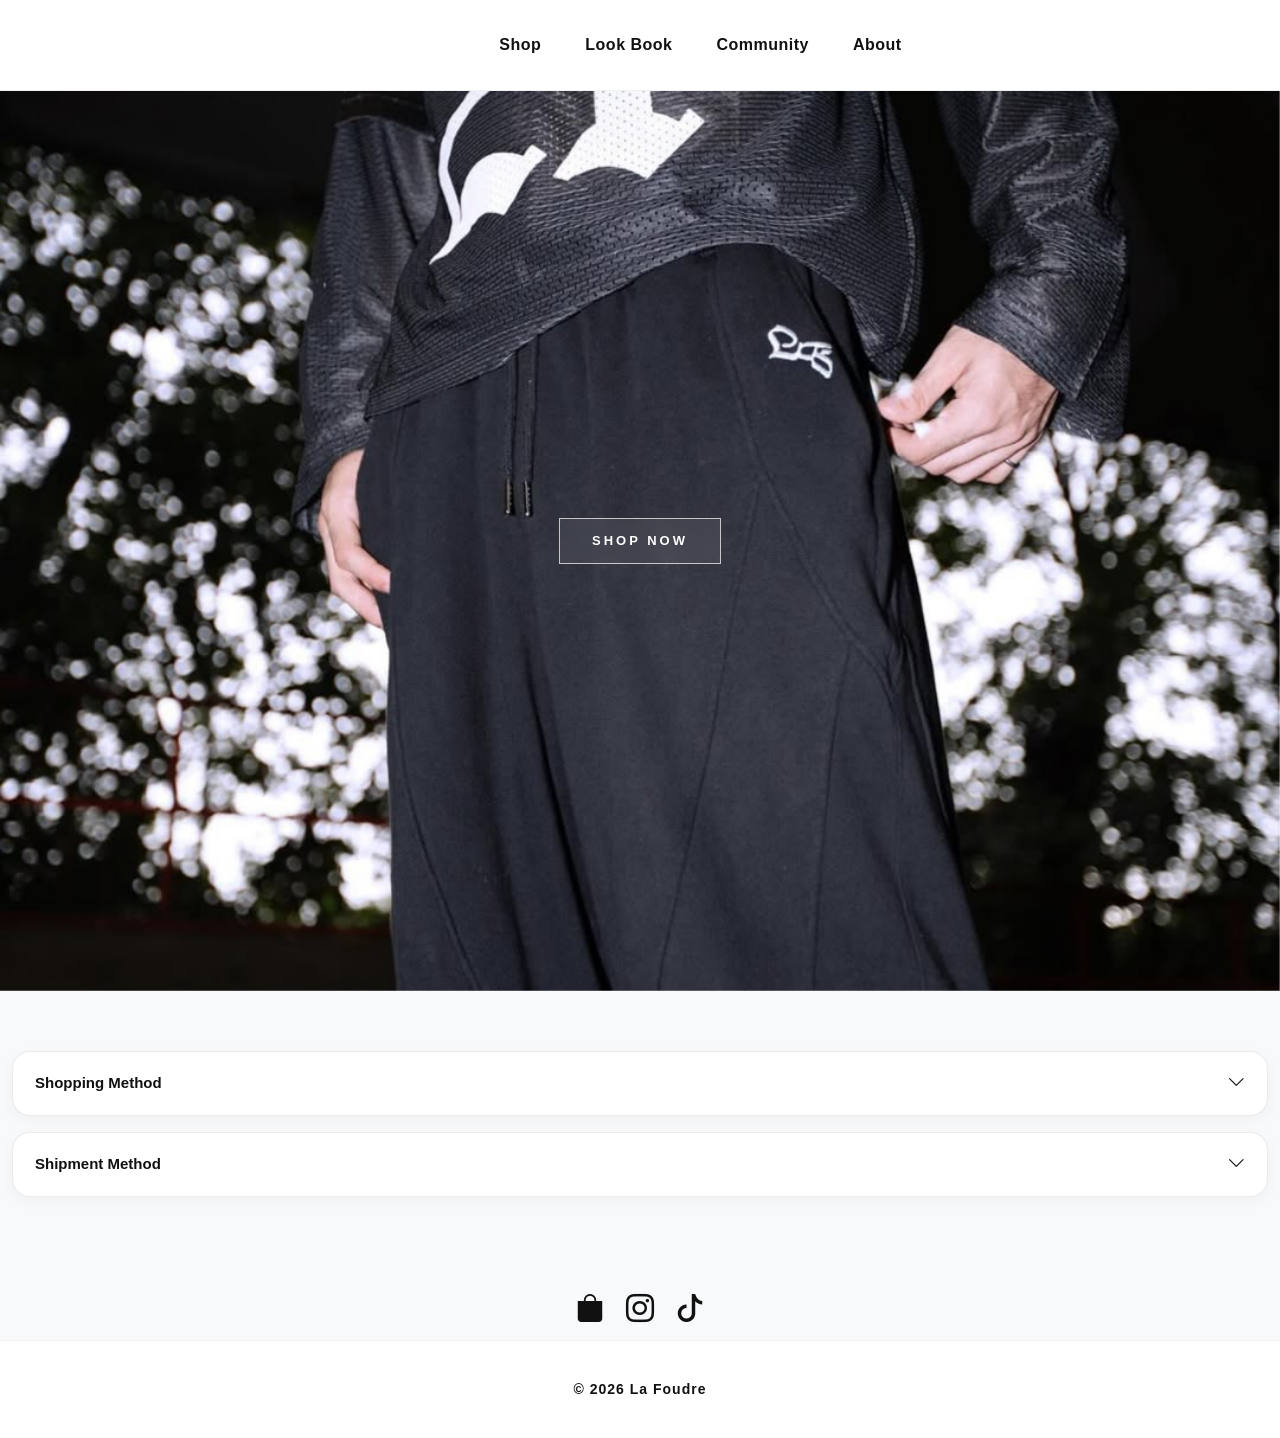
==== commit d6381685: "update 6" ====
--- a/index.html
+++ b/index.html
@@ -5,6 +5,7 @@
     <meta charset="UTF-8">
     <meta name="viewport" content="width=device-width, initial-scale=1.0">
     <title>La Foudre</title>
+    <link rel="icon" type="image/png" href="logo/logoLF.png">
     <link href="https://cdn.jsdelivr.net/npm/bootstrap@5.3.3/dist/css/bootstrap.min.css" rel="stylesheet">
     <link href="https://cdn.jsdelivr.net/npm/bootstrap-icons@1.11.1/font/bootstrap-icons.css" rel="stylesheet">
     <link rel="stylesheet" href="style.css">
@@ -17,7 +18,7 @@
 
             <!-- Logo -->
             <a class="navbar-brand d-flex align-items-center" href="index.html">
-                <img src="logo/logoLF.png" alt="Lafoudre Logo">
+                <img src="logo/LogoLF.png" alt="Lafoudre Logo">
             </a>
 
             <!-- Hamburger Button -->
--- a/style.css
+++ b/style.css
@@ -61,7 +61,7 @@
     height: 56px;
     width: auto;
 
-    filter: brightness(0);
+    /* filter: brightness(0); <-- Hapus atau beri komentar seperti ini */
 }
 
 /* navbar menu */
@@ -457,4 +457,75 @@
     .footer p {
         font-size: 13px;
     }
+}
+
+/* ================= HERO IMAGE RESPONSIVE ================= */
+
+.hero-container {
+    width: 100%;
+    background-color: #fff;
+    /* Warna latar jika gambar belum muat */
+}
+
+.hero-image {
+    width: 100%;
+    /* 
+       height: auto akan memastikan gambar tidak terpotong kanan-kiri 
+       dan mempertahankan bentuk landscape aslinya di mobile maupun desktop.
+    */
+    height: auto;
+
+    /* Menghilangkan batasan object-fit agar gambar tampil utuh */
+    object-fit: contain;
+    display: block;
+}
+
+/* Pengaturan khusus untuk mengatur jarak/ukuran di berbagai layar */
+@media (min-width: 992px) {
+    .hero-image {
+        /* Untuk desktop, jika ingin membatasi tinggi maksimal agar tidak terlalu memenuhi layar */
+        max-height: 850px;
+        object-fit: cover;
+        /* Di desktop kita gunakan cover agar estetik memenuhi lebar */
+    }
+}
+
+@media (max-width: 767px) {
+    .hero-image {
+        /* Di mobile, kita paksa tampil utuh (landscape) */
+        height: auto !important;
+        min-height: 200px;
+        /* <--- EDIT INI: tinggi minimal agar tidak terlalu kecil di HP */
+    }
+}
+
+/* ================= ADJUST SECTION SPACING (MOBILE) ================= */
+
+@media (max-width: 576px) {
+
+    /* 1. Mengurangi jarak antar container section */
+    .custom-section {
+        padding-top: 10px !important;
+        /* <--- EDIT INI: Jarak atas section */
+        padding-bottom: 10px !important;
+        /* <--- EDIT INI: Jarak bawah section */
+    }
+
+    /* 2. Mengurangi margin pada judul tahun */
+    .section-title {
+        margin-top: 20px !important;
+        /* Default tadi 60px, kita pangkas jadi 20px */
+        margin-bottom: 15px !important;
+        /* Jarak antara tulisan tahun ke gambar */
+        font-size: 1.5rem;
+        /* Mengecilkan sedikit ukuran tulisan tahun di HP */
+    }
+
+    /* 3. Merapatkan jarak antar gambar di dalam grid */
+    .row.g-4 {
+        --bs-gutter-y: 10px;
+        /* Merapatkan jarak vertikal antar foto */
+        --bs-gutter-x: 10px;
+        /* Merapatkan jarak horizontal antar foto */
+    }
 }
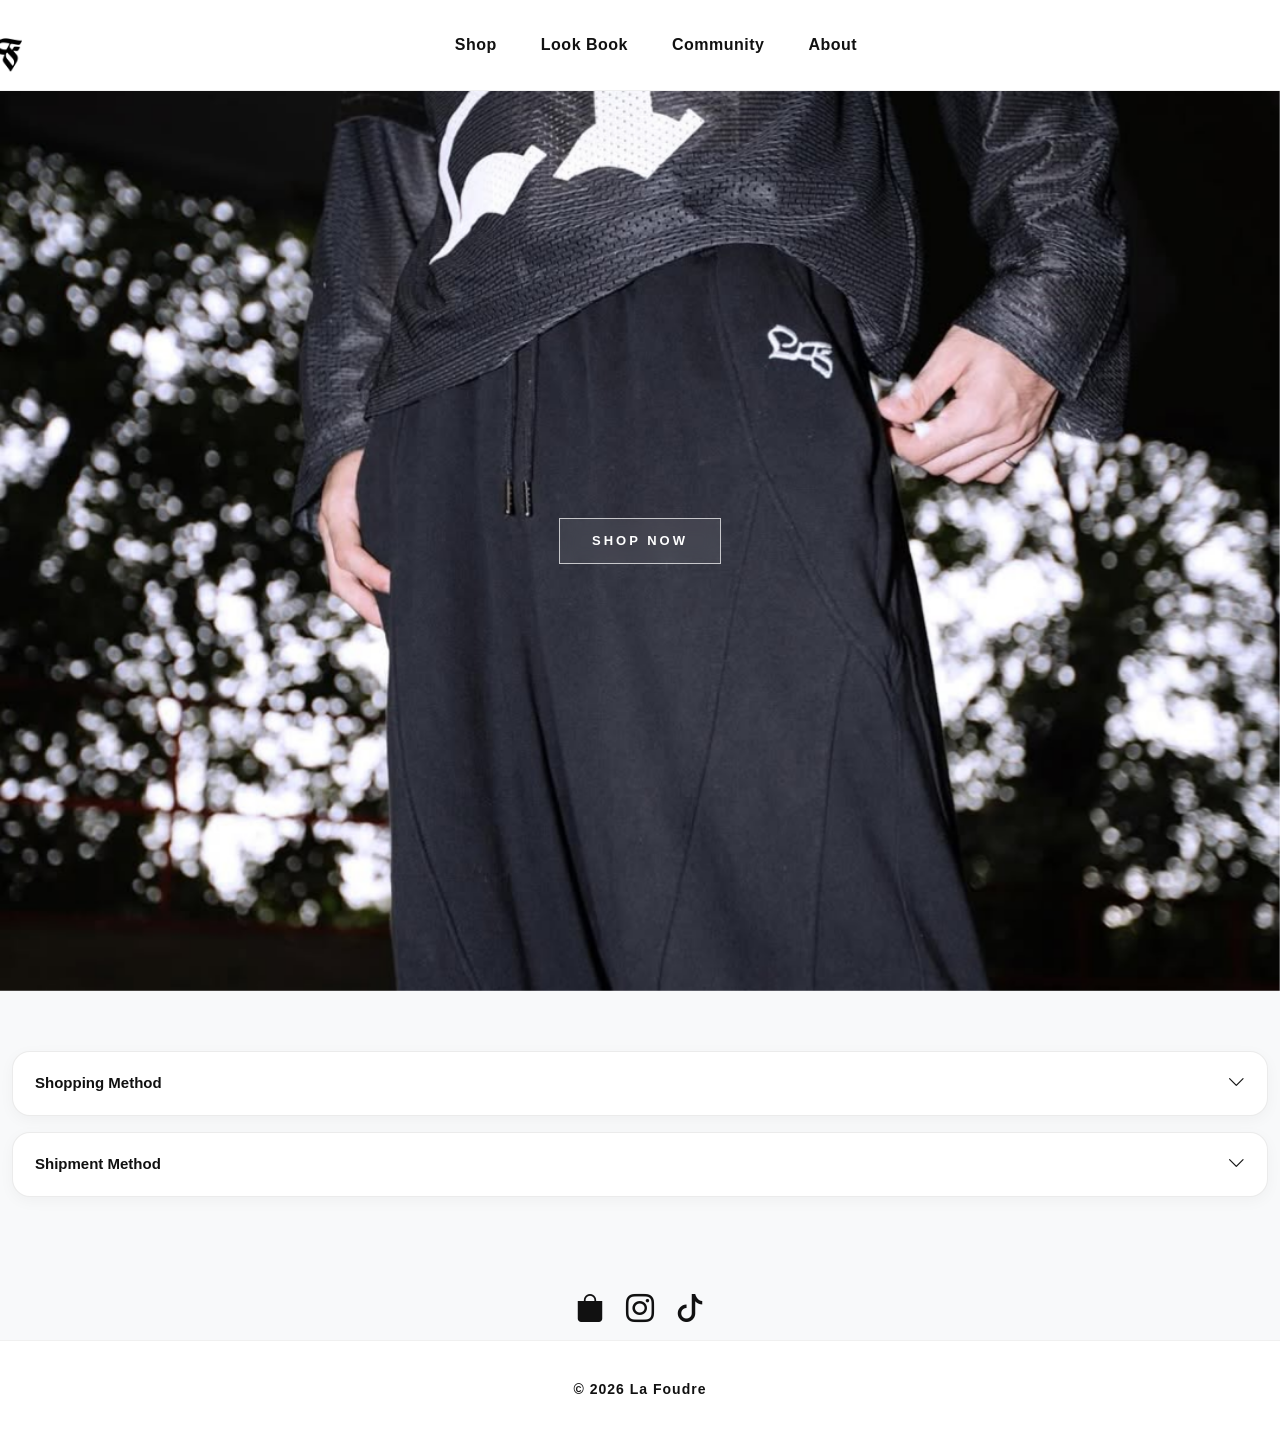
==== commit 573274fe: "fix case sensitivity" ====
--- a/index.html
+++ b/index.html
@@ -18,7 +18,7 @@
 
             <!-- Logo -->
             <a class="navbar-brand d-flex align-items-center" href="index.html">
-                <img src="logo/LogoLF.png" alt="Lafoudre Logo">
+                <img src="logo/logoLF.png" alt="Lafoudre Logo">
             </a>
 
             <!-- Hamburger Button -->
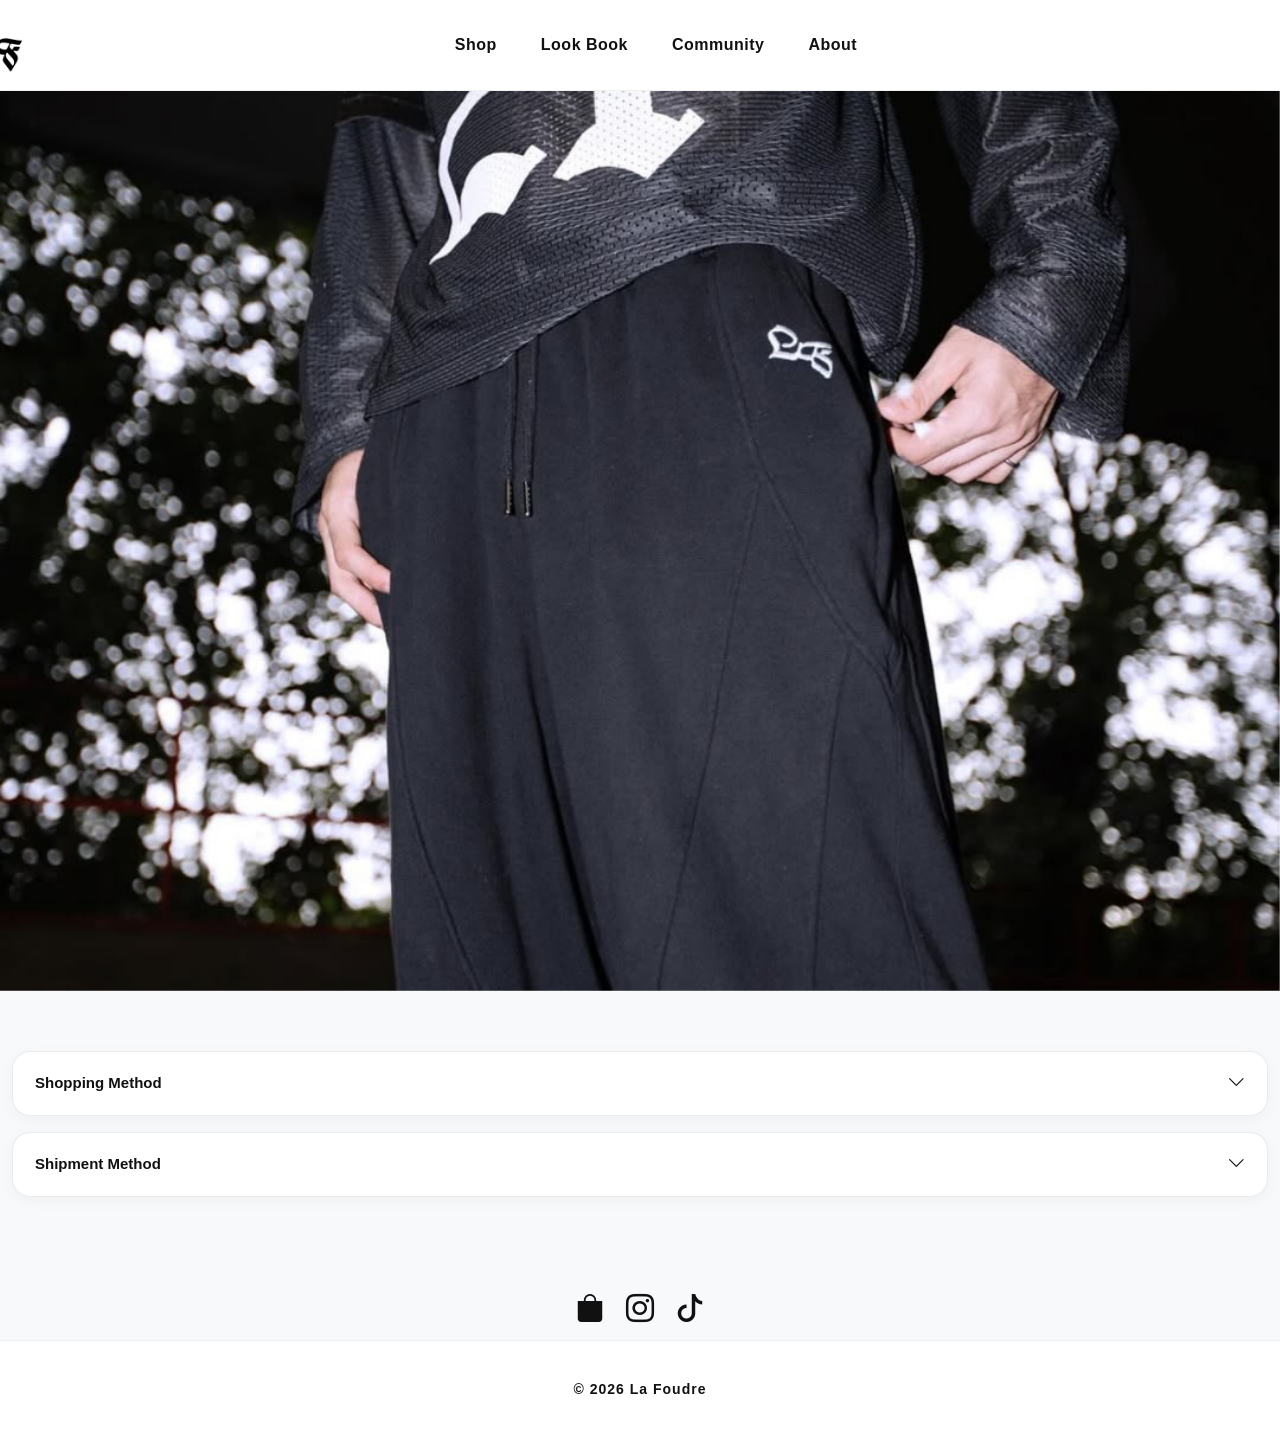
==== commit 7244c128: "fix in index" ====
--- a/index.html
+++ b/index.html
@@ -86,15 +86,6 @@
                 </div>
             </div>
         </div>
-        <!-- Overlay -->
-        <div class="hero-overlay">
-
-            <a href="shop.html" class="shop-now-btn">
-                SHOP NOW
-            </a>
-
-        </div>
-
     </div>
 
 
--- a/style.css
+++ b/style.css
@@ -234,38 +234,6 @@
     z-index: 10;
 
     pointer-events: none;
-}
-
-/* ================= SHOP NOW BUTTON ================= */
-
-.shop-now-btn {
-    pointer-events: auto;
-
-    text-decoration: none;
-    color: white;
-
-    font-size: 13px;
-    font-weight: 600;
-
-    letter-spacing: 3px;
-
-    padding: 12px 32px;
-
-    border: 1px solid rgba(255, 255, 255, 0.7);
-
-    background: rgba(255, 255, 255, 0.08);
-
-    backdrop-filter: blur(8px);
-    -webkit-backdrop-filter: blur(8px);
-
-    transition: all 0.3s ease;
-}
-
-.shop-now-btn:hover {
-    background: white;
-    color: black;
-
-    transform: translateY(-3px);
 }
 
 /* ================= INFO DROPDOWN ================= */
